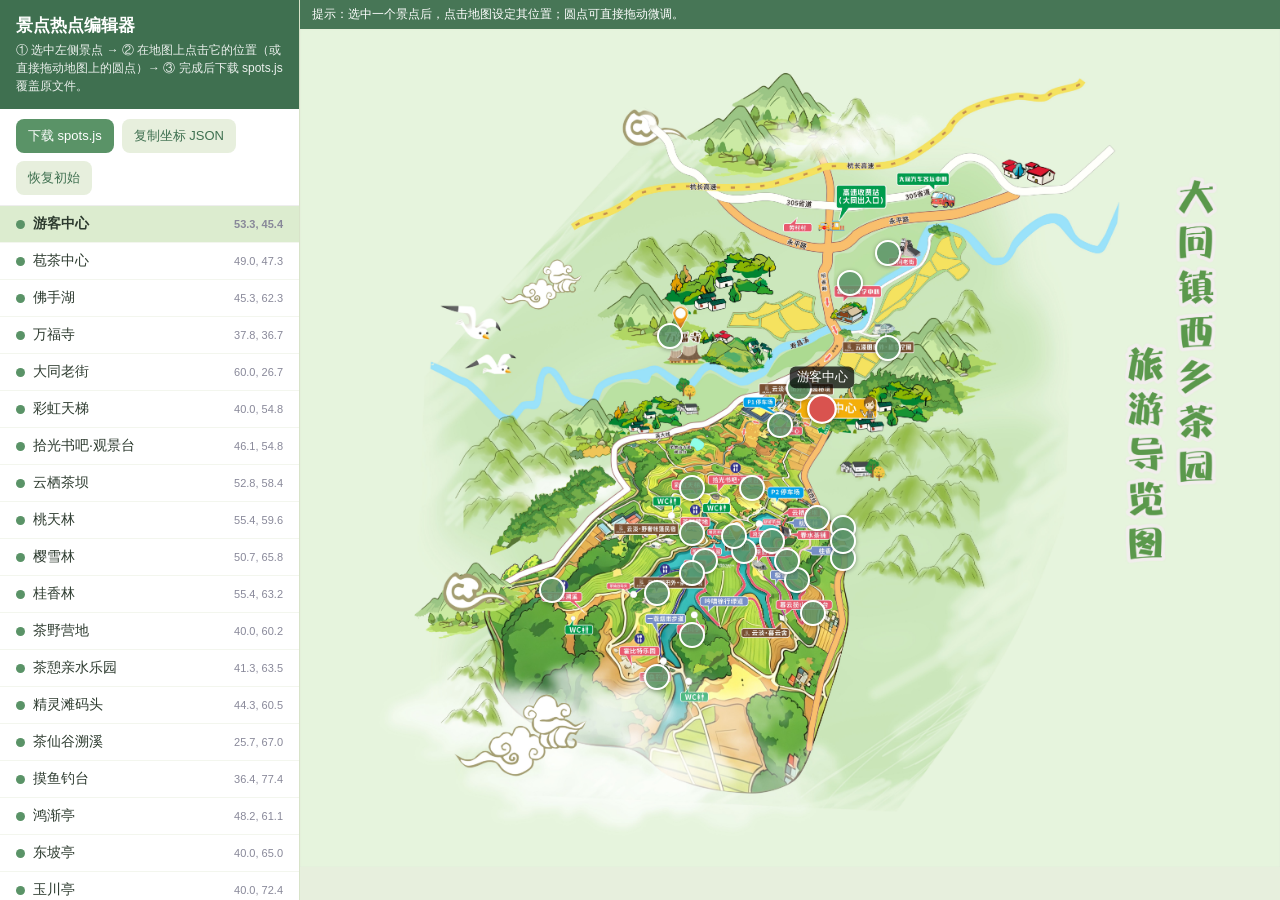
==== editor/index.html @ 15c8495e "Initial commit" ====
<!DOCTYPE html>
<html lang="zh-CN">
<head>
  <meta charset="UTF-8" />
  <meta name="viewport" content="width=device-width, initial-scale=1.0" />
  <title>热点编辑器 · 大同镇西乡茶园</title>
  <style>
    * { box-sizing: border-box; }
    body { margin: 0; font-family: "PingFang SC", "Microsoft YaHei", sans-serif; color: #2c3a2e; background: #eef3e6; }
    .layout { display: flex; height: 100vh; }

    /* 侧栏 */
    .sidebar { width: 300px; flex: 0 0 300px; background: #fff; border-right: 1px solid #d8e3c9; display: flex; flex-direction: column; }
    .sidebar header { padding: 14px 16px; background: #3f7050; color: #fff; }
    .sidebar header h1 { margin: 0 0 4px; font-size: 17px; }
    .sidebar header p { margin: 0; font-size: 12px; opacity: 0.9; line-height: 1.5; }
    .actions { padding: 10px 16px; display: flex; flex-wrap: wrap; gap: 8px; border-bottom: 1px solid #eee; }
    .actions button { padding: 8px 12px; border: none; border-radius: 8px; background: #5a9367; color: #fff; font-size: 13px; cursor: pointer; }
    .actions button.secondary { background: #e7efdd; color: #3f7050; }
    .list { flex: 1; overflow-y: auto; }
    .item { display: flex; align-items: center; gap: 8px; padding: 9px 16px; cursor: pointer; border-bottom: 1px solid #f3f6ee; font-size: 14px; }
    .item:hover { background: #f4f8ee; }
    .item.active { background: #dceccf; font-weight: 600; }
    .item .badge { width: 9px; height: 9px; border-radius: 50%; background: #5a9367; flex: 0 0 9px; }
    .item .badge.unset { background: #d9534f; }
    .item .xy { margin-left: auto; font-size: 11px; color: #889; }

    /* 地图区 */
    .stage { flex: 1; overflow: auto; background: #e7efdd; position: relative; }
    .map-wrap { position: relative; width: 100%; max-width: 1600px; margin: auto; line-height: 0; }
    .map-wrap img { display: block; width: 100%; height: auto; }
    .markers { position: absolute; inset: 0; }
    .marker {
      position: absolute; width: 26px; height: 26px; margin: -13px 0 0 -13px;
      border-radius: 50%; background: rgba(90,147,103,0.85); border: 2px solid #fff;
      box-shadow: 0 1px 4px rgba(0,0,0,0.35); cursor: grab; touch-action: none;
    }
    .marker.active { background: #d9534f; transform: scale(1.15); z-index: 3; }
    .marker .tip {
      position: absolute; bottom: 130%; left: 50%; transform: translateX(-50%);
      white-space: nowrap; background: rgba(0,0,0,0.72); color: #fff; font-size: 11px;
      padding: 2px 6px; border-radius: 5px; line-height: 1.4; opacity: 0; transition: opacity .15s; pointer-events: none;
    }
    .marker:hover .tip, .marker.active .tip { opacity: 1; }
    .hint-bar { position: sticky; top: 0; z-index: 5; background: rgba(63,112,80,0.95); color: #fff; font-size: 12px; padding: 6px 12px; }

    /* 窄屏：侧栏移到顶部，地图在下方 */
    @media (max-width: 720px) {
      .layout { flex-direction: column; height: auto; min-height: 100vh; }
      .sidebar { width: 100%; flex: none; border-right: none; border-bottom: 1px solid #d8e3c9; }
      .list { max-height: 38vh; }
      .stage { min-height: 60vh; }
    }
  </style>
</head>
<body>
  <div class="layout">
    <aside class="sidebar">
      <header>
        <h1>景点热点编辑器</h1>
        <p>① 选中左侧景点 → ② 在地图上点击它的位置（或直接拖动地图上的圆点）→ ③ 完成后下载 spots.js 覆盖原文件。</p>
      </header>
      <div class="actions">
        <button id="download">下载 spots.js</button>
        <button id="copy" class="secondary">复制坐标 JSON</button>
        <button id="reset" class="secondary">恢复初始</button>
      </div>
      <div id="list" class="list"></div>
    </aside>

    <main class="stage">
      <div class="hint-bar" id="hintbar">提示：选中一个景点后，点击地图设定其位置；圆点可直接拖动微调。</div>
      <div class="map-wrap">
        <img id="map" src="../map.jpg" alt="导览图" />
        <div id="markers" class="markers"></div>
      </div>
    </main>
  </div>

  <script src="../js/spots.js"></script>
  <script>
  (function () {
    "use strict";
    // 深拷贝一份可编辑数据；保留原始用于「恢复初始」
    var ORIGINAL = JSON.parse(JSON.stringify(SPOTS));
    var data = JSON.parse(JSON.stringify(SPOTS));
    var activeId = data.length ? data[0].id : null;

    var listEl = document.getElementById("list");
    var markersEl = document.getElementById("markers");
    var wrap = document.querySelector(".map-wrap");
    var hintbar = document.getElementById("hintbar");

    function spotById(id) { return data.filter(function (s) { return s.id === id; })[0]; }

    function renderList() {
      listEl.innerHTML = "";
      data.forEach(function (s) {
        var row = document.createElement("div");
        row.className = "item" + (s.id === activeId ? " active" : "");
        var badge = document.createElement("span");
        badge.className = "badge" + (s.coords ? "" : " unset");
        var name = document.createElement("span");
        name.textContent = s.name;
        var xy = document.createElement("span");
        xy.className = "xy";
        xy.textContent = s.coords ? (s.coords.x.toFixed(1) + ", " + s.coords.y.toFixed(1)) : "未定位";
        row.appendChild(badge); row.appendChild(name); row.appendChild(xy);
        row.addEventListener("click", function () { activeId = s.id; render(); });
        listEl.appendChild(row);
      });
    }

    function renderMarkers() {
      markersEl.innerHTML = "";
      data.forEach(function (s) {
        if (!s.coords) return;
        var m = document.createElement("div");
        m.className = "marker" + (s.id === activeId ? " active" : "");
        m.style.left = s.coords.x + "%";
        m.style.top = s.coords.y + "%";
        var tip = document.createElement("span");
        tip.className = "tip"; tip.textContent = s.name;
        m.appendChild(tip);
        m.addEventListener("mousedown", function (e) { startDrag(e, s); });
        m.addEventListener("touchstart", function (e) { startDrag(e, s); }, { passive: false });
        markersEl.appendChild(m);
      });
    }

    function render() { renderList(); renderMarkers(); }

    // 坐标换算：事件坐标 → 相对图片的百分比
    function toPercent(clientX, clientY) {
      var r = wrap.getBoundingClientRect();
      var x = (clientX - r.left) / r.width * 100;
      var y = (clientY - r.top) / r.height * 100;
      return { x: Math.max(0, Math.min(100, x)), y: Math.max(0, Math.min(100, y)) };
    }

    // 点击地图：给当前选中景点设定坐标
    wrap.addEventListener("click", function (e) {
      if (dragging) return;            // 拖动结束的 click 不处理
      if (e.target.closest(".marker")) return;
      if (!activeId) { flash("请先在左侧选中一个景点"); return; }
      var p = toPercent(e.clientX, e.clientY);
      spotById(activeId).coords = { x: round(p.x), y: round(p.y) };
      render();
    });

    // 拖动标记
    var dragging = null;
    function startDrag(e, s) {
      e.preventDefault();
      activeId = s.id;
      dragging = s;
      render();
      document.addEventListener("mousemove", onMove);
      document.addEventListener("mouseup", endDrag);
      document.addEventListener("touchmove", onMove, { passive: false });
      document.addEventListener("touchend", endDrag);
    }
    function onMove(e) {
      if (!dragging) return;
      e.preventDefault();
      var pt = e.touches ? e.touches[0] : e;
      var p = toPercent(pt.clientX, pt.clientY);
      dragging.coords = { x: round(p.x), y: round(p.y) };
      renderMarkers(); renderList();
    }
    function endDrag() {
      document.removeEventListener("mousemove", onMove);
      document.removeEventListener("mouseup", endDrag);
      document.removeEventListener("touchmove", onMove);
      document.removeEventListener("touchend", endDrag);
      // 延迟清空，避免误触发 wrap 的 click
      setTimeout(function () { dragging = null; }, 0);
    }

    function round(n) { return Math.round(n * 10) / 10; }

    function flash(msg) {
      hintbar.textContent = msg;
      setTimeout(function () {
        hintbar.textContent = "提示：选中一个景点后，点击地图设定其位置；圆点可直接拖动微调。";
      }, 2000);
    }

    // 生成完整 spots.js 文本
    function buildSpotsFile() {
      var header =
        "/*\n" +
        " * 景点数据 —— 大同镇西乡茶园\n" +
        " * 由 editor/index.html 生成。intro / images 为占位内容，可替换为真实文案与照片。\n" +
        " *   - coords：景点在导览图上的位置（相对图片宽/高的百分比 0-100）。\n" +
        " * 二维码指向 index.html?spot=<id>，因此 id 不要随意更改。\n" +
        " */\n";
      return header + "const SPOTS = " + JSON.stringify(data, null, 2) + ";\n\n" +
        "if (typeof window !== \"undefined\") {\n  window.SPOTS = SPOTS;\n}\n";
    }

    document.getElementById("download").addEventListener("click", function () {
      var blob = new Blob([buildSpotsFile()], { type: "text/javascript;charset=utf-8" });
      var a = document.createElement("a");
      a.href = URL.createObjectURL(blob);
      a.download = "spots.js";
      a.click();
      URL.revokeObjectURL(a.href);
      flash("已下载 spots.js，请覆盖项目里的 js/spots.js");
    });

    document.getElementById("copy").addEventListener("click", function () {
      var map = {};
      data.forEach(function (s) { if (s.coords) map[s.id] = s.coords; });
      var text = JSON.stringify(map, null, 2);
      if (navigator.clipboard) {
        navigator.clipboard.writeText(text).then(function () { flash("坐标 JSON 已复制到剪贴板"); });
      } else {
        window.prompt("复制以下坐标：", text);
      }
    });

    document.getElementById("reset").addEventListener("click", function () {
      if (!window.confirm("确定恢复到初始坐标？未下载的修改会丢失。")) return;
      data = JSON.parse(JSON.stringify(ORIGINAL));
      render();
    });

    render();
  })();
  </script>
</body>
</html>
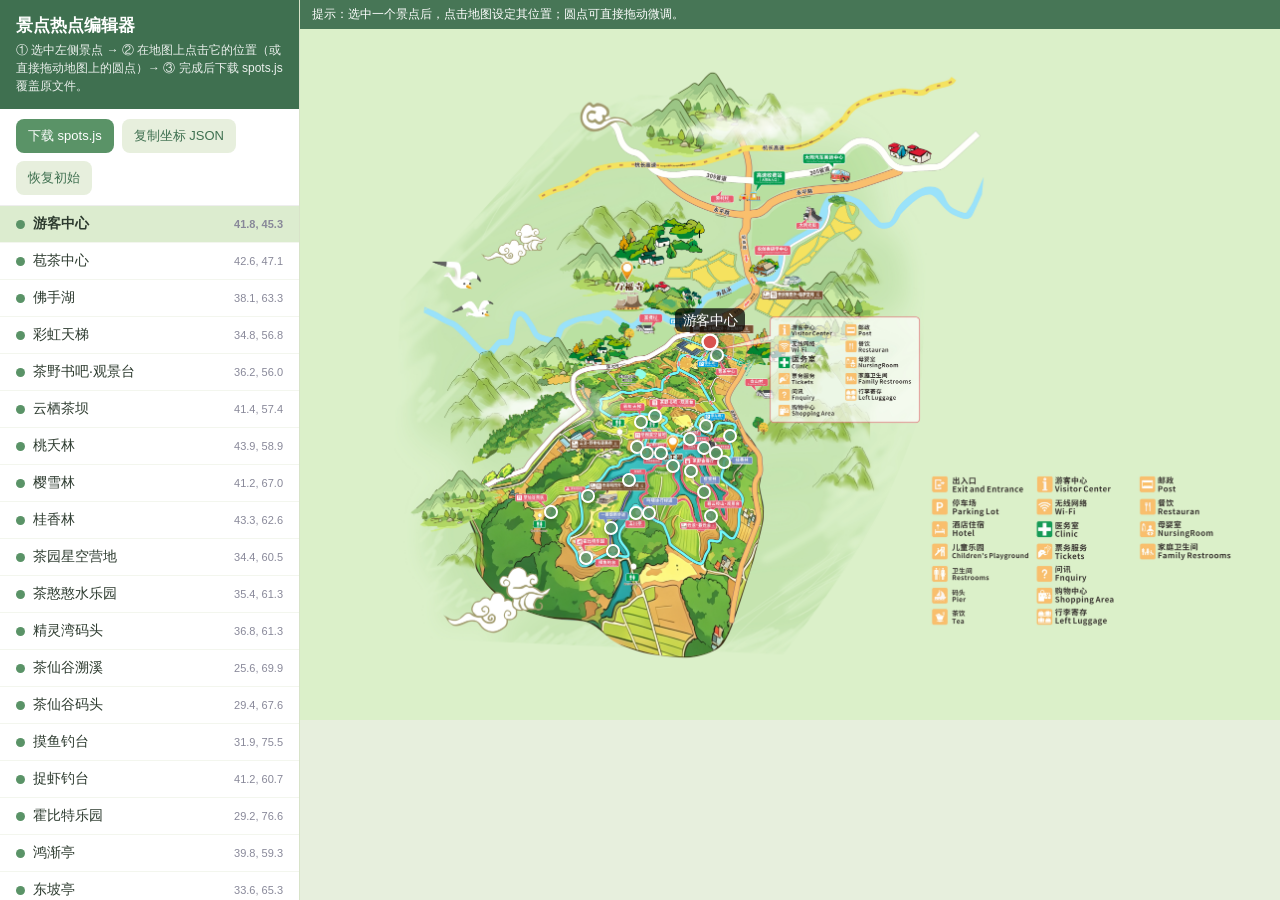
==== commit 2e8e3603: "Update tea garden guide content" ====
--- a/editor/index.html
+++ b/editor/index.html
@@ -31,11 +31,11 @@
     .map-wrap img { display: block; width: 100%; height: auto; }
     .markers { position: absolute; inset: 0; }
     .marker {
-      position: absolute; width: 26px; height: 26px; margin: -13px 0 0 -13px;
+      position: absolute; width: 14px; height: 14px; margin: -7px 0 0 -7px;
       border-radius: 50%; background: rgba(90,147,103,0.85); border: 2px solid #fff;
       box-shadow: 0 1px 4px rgba(0,0,0,0.35); cursor: grab; touch-action: none;
     }
-    .marker.active { background: #d9534f; transform: scale(1.15); z-index: 3; }
+    .marker.active { background: #d9534f; transform: scale(1.25); z-index: 3; }
     .marker .tip {
       position: absolute; bottom: 130%; left: 50%; transform: translateX(-50%);
       white-space: nowrap; background: rgba(0,0,0,0.72); color: #fff; font-size: 11px;
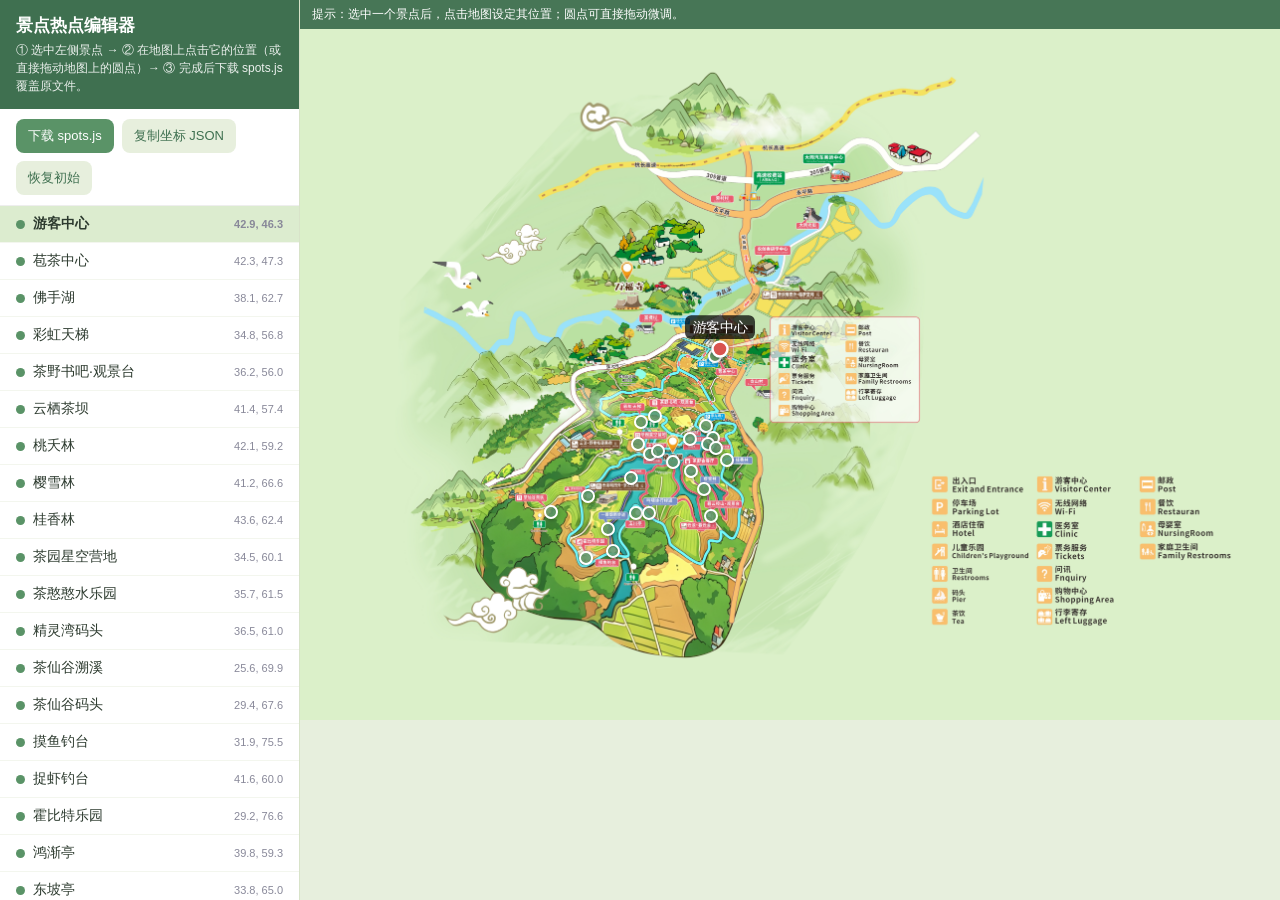
==== commit 7b672d60: "Use recorded audio for spot narration" ====
--- a/editor/index.html
+++ b/editor/index.html
@@ -3,7 +3,7 @@
 <head>
   <meta charset="UTF-8" />
   <meta name="viewport" content="width=device-width, initial-scale=1.0" />
-  <title>热点编辑器 · 大同镇西乡茶园</title>
+  <title>热点编辑器 · 西乡茶园旅游度假区</title>
   <style>
     * { box-sizing: border-box; }
     body { margin: 0; font-family: "PingFang SC", "Microsoft YaHei", sans-serif; color: #2c3a2e; background: #eef3e6; }
@@ -190,7 +190,7 @@
     function buildSpotsFile() {
       var header =
         "/*\n" +
-        " * 景点数据 —— 大同镇西乡茶园\n" +
+        " * 景点数据 —— 西乡茶园旅游度假区\n" +
         " * 由 editor/index.html 生成。intro / images 为占位内容，可替换为真实文案与照片。\n" +
         " *   - coords：景点在导览图上的位置（相对图片宽/高的百分比 0-100）。\n" +
         " * 二维码指向 index.html?spot=<id>，因此 id 不要随意更改。\n" +
